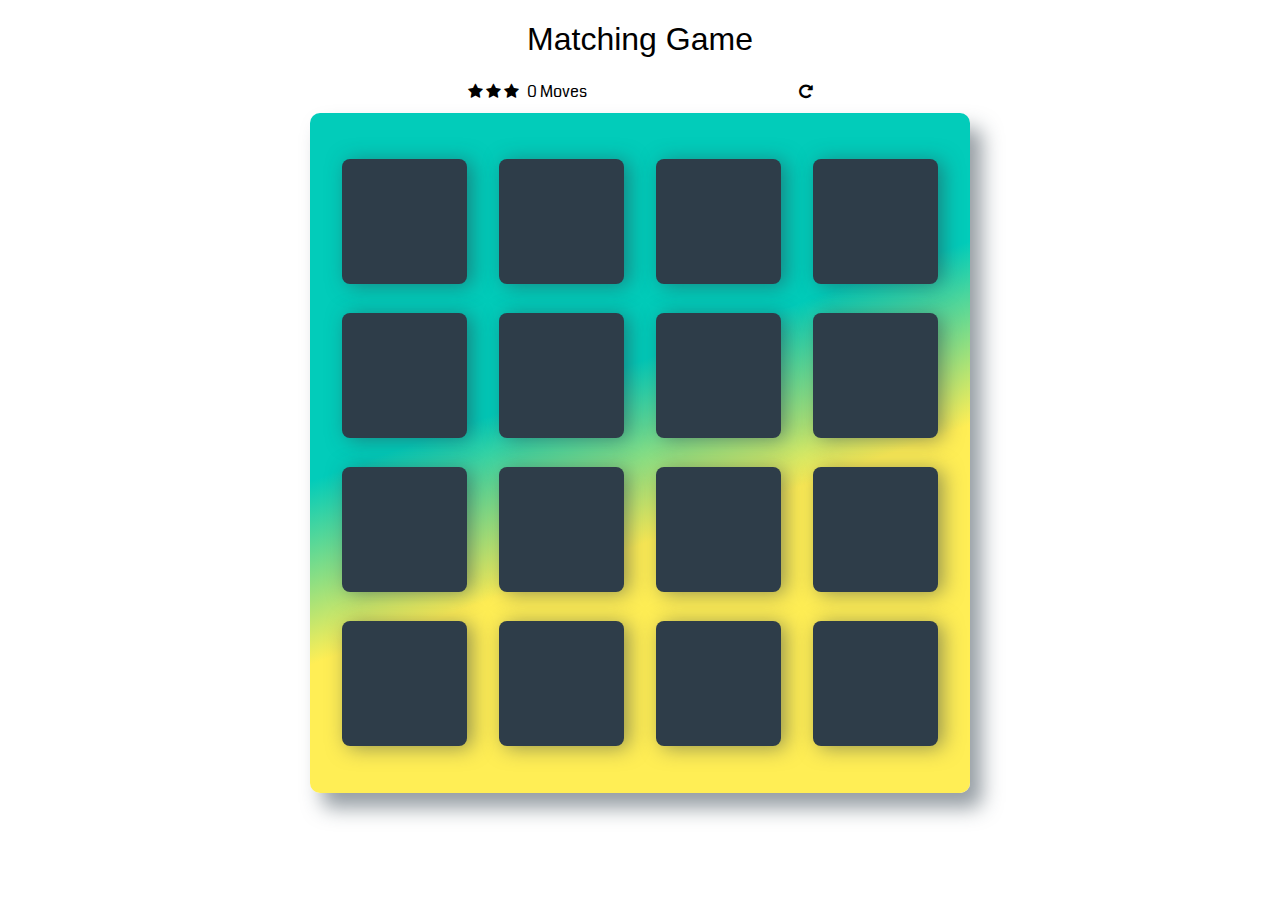
==== index.html @ d706fb86 "Changed background as numberOfMoves increases When numberOfMoves reaches 30 amd 40, the gradient wil" ====
<!doctype html>
<html lang="en">
<head>
    <meta charset="utf-8">
    <title>Matching Game</title>
    <meta name="description" content="">
    <link rel="stylesheet prefetch" href="https://maxcdn.bootstrapcdn.com/font-awesome/4.6.1/css/font-awesome.min.css">
    <link rel="stylesheet prefetch" href="https://fonts.googleapis.com/css?family=Coda">
    <link rel="stylesheet" href="css/app.css">
</head>
<body>

    <div class="container">
        <header>
            <h1>Matching Game</h1>
        </header>

        <section class="score-panel">
        	<ul class="stars">
        		<li><i class="fa fa-star"></i></li>
        		<li><i class="fa fa-star"></i></li>
        		<li><i class="fa fa-star"></i></li>
        	</ul>

            <span class="moves">0</span> Moves

            <div class="restart">
        		<i class="fa fa-repeat"></i>
        	</div>
        </section>

        <ul class="deck">
            <li class="card">
                <i class="fa fa-diamond"></i>
            </li>
            <li class="card">
                <i class="fa fa-paper-plane-o"></i>
            </li>
            <li class="card">
                <i class="fa fa-anchor"></i>
            </li>
            <li class="card">
                <i class="fa fa-bolt"></i>
            </li>
            <li class="card">
                <i class="fa fa-cube"></i>
            </li>
            <li class="card">
                <i class="fa fa-anchor"></i>
            </li>
            <li class="card">
                <i class="fa fa-leaf"></i>
            </li>
            <li class="card">
                <i class="fa fa-bicycle"></i>
            </li>
            <li class="card">
                <i class="fa fa-diamond"></i>
            </li>
            <li class="card">
                <i class="fa fa-bomb"></i>
            </li>
            <li class="card">
                <i class="fa fa-leaf"></i>
            </li>
            <li class="card">
                <i class="fa fa-bomb"></i>
            </li>
            <li class="card">
                <i class="fa fa-bolt"></i>
            </li>
            <li class="card">
                <i class="fa fa-bicycle"></i>
            </li>
            <li class="card">
                <i class="fa fa-paper-plane-o"></i>
            </li>
            <li class="card">
                <i class="fa fa-cube"></i>
            </li>
        </ul>
    </div>

    <script src="js/app.js"></script>
</body>
</html>
---- css/app.css ----
html {
    box-sizing: border-box;
}

*,
*::before,
*::after {
    box-sizing: inherit;
}

html,
body {
    width: 100%;
    height: 100%;
    margin: 0;
    padding: 0;
}

body {
    background: #ffffff url('../img/geometry2.png'); /* Background pattern from Subtle Patterns */
    font-family: 'Coda', cursive;
}

.container {
    display: flex;
    justify-content: center;
    align-items: center;
    flex-direction: column;
}

h1 {
    font-family: 'Open Sans', sans-serif;
    font-weight: 300;
}

/*
 * Styles for the deck of cards
 */

.deck {
    width: 660px;
    min-height: 680px;
    background: linear-gradient(160deg, #02ccba 40%, #ffee55 60%);
    /* background: linear-gradient(160deg, #fff06b 40%, #dd9b0d 60%); */
    /* background: linear-gradient(160deg, #e4944a 40%, #bb2c2c 60%); */
    padding: 32px;
    border-radius: 10px;
    box-shadow: 12px 15px 20px 0 rgba(46, 61, 73, 0.5);
    display: flex;
    flex-wrap: wrap;
    justify-content: space-between;
    align-items: center;
    margin: 0 0 3em;
}

.deck .card {
    height: 125px;
    width: 125px;
    background: #2e3d49;
    font-size: 0;
    color: #ffffff;
    border-radius: 8px;
    cursor: pointer;
    display: flex;
    justify-content: center;
    align-items: center;
    box-shadow: 5px 2px 20px 0 rgba(46, 61, 73, 0.5);
}

.deck .card.open {
    transform: rotateY(0);
    background: #02b3e4;
    cursor: default;
	-webkit-animation: flip-vertical-right 0.3s cubic-bezier(0.455, 0.030, 0.515, 0.955) reverse backwards;
	        animation: flip-vertical-right 0.3s cubic-bezier(0.455, 0.030, 0.515, 0.955) reverse backwards;
}

.deck .card.show {
	font-size: 33px;
}

.deck .card.closed {
	-webkit-animation: flip-vertical-left 0.4s cubic-bezier(0.455, 0.030, 0.515, 0.955) both;
            animation: flip-vertical-left 0.4s cubic-bezier(0.455, 0.030, 0.515, 0.955) both;
}

.deck .card.match {
    cursor: default;
    background: #02ccba;
    font-size: 33px;
	-webkit-animation: flip-vertical-right 0.2s cubic-bezier(0.455, 0.030, 0.515, 0.955) reverse backwards;
            animation: flip-vertical-right 0.2s cubic-bezier(0.455, 0.030, 0.515, 0.955) reverse backwards;
    -webkit-animation: jello-horizontal 0.9s both;
	        animation: jello-horizontal 0.9s both;
}

.deck .card.no-match {
    background: #dd0505;
    font-size: 33px;
    -webkit-animation: wobble-hor-bottom 0.8s both;
    animation: wobble-hor-bottom 0.8s both;
}

/*
 * Styles for the Score Panel
 */

.score-panel {
    text-align: left;
    width: 345px;
    margin-bottom: 10px;
}

.score-panel .stars {
    margin: 0;
    padding: 0;
    display: inline-block;
    margin: 0 5px 0 0;
}

.score-panel .stars li {
    list-style: none;
    display: inline-block;
}

.score-panel .restart {
    float: right;
    cursor: pointer;
}

/* ----------------------------------------------
 * Generated by Animista on 2018-8-15 23:58:2
 * w: http://animista.net, t: @cssanimista
 * ---------------------------------------------- */

/**
 * ----------------------------------------
 * animation flip-vertical-right
 * ----------------------------------------
 */
 @-webkit-keyframes flip-vertical-right {
    0% {
      -webkit-transform: rotateY(0);
              transform: rotateY(0);
    }
    100% {
      -webkit-transform: rotateY(180deg);
              transform: rotateY(180deg);
    }
  }
  @keyframes flip-vertical-right {
    0% {
      -webkit-transform: rotateY(0);
              transform: rotateY(0);
    }
    100% {
      -webkit-transform: rotateY(180deg);
              transform: rotateY(180deg);
    }
  }

  /* ----------------------------------------------
 * Generated by Animista on 2018-8-15 0:41:54
 * w: http://animista.net, t: @cssanimista
 * ---------------------------------------------- */

/**
 * ----------------------------------------
 * animation flip-vertical-left
 * ----------------------------------------
 */
@-webkit-keyframes flip-vertical-left {
    0% {
      -webkit-transform: rotateY(0);
              transform: rotateY(0);
    }
    100% {
      -webkit-transform: rotateY(-180deg);
              transform: rotateY(-180deg);
    }
  }
  @keyframes flip-vertical-left {
    0% {
      -webkit-transform: rotateY(0);
              transform: rotateY(0);
    }
    100% {
      -webkit-transform: rotateY(-180deg);
              transform: rotateY(-180deg);
    }
  }

  /* ----------------------------------------------
 * Generated by Animista on 2018-8-16 0:9:39
 * w: http://animista.net, t: @cssanimista
 * ---------------------------------------------- */

/**
 * ----------------------------------------
 * animation jello-horizontal
 * ----------------------------------------
 */
@-webkit-keyframes jello-horizontal {
    0% {
      -webkit-transform: scale3d(1, 1, 1);
              transform: scale3d(1, 1, 1);
    }
    30% {
      -webkit-transform: scale3d(1.25, 0.75, 1);
              transform: scale3d(1.25, 0.75, 1);
    }
    40% {
      -webkit-transform: scale3d(0.75, 1.25, 1);
              transform: scale3d(0.75, 1.25, 1);
    }
    50% {
      -webkit-transform: scale3d(1.15, 0.85, 1);
              transform: scale3d(1.15, 0.85, 1);
    }
    65% {
      -webkit-transform: scale3d(0.95, 1.05, 1);
              transform: scale3d(0.95, 1.05, 1);
    }
    75% {
      -webkit-transform: scale3d(1.05, 0.95, 1);
              transform: scale3d(1.05, 0.95, 1);
    }
    100% {
      -webkit-transform: scale3d(1, 1, 1);
              transform: scale3d(1, 1, 1);
    }
  }
  @keyframes jello-horizontal {
    0% {
      -webkit-transform: scale3d(1, 1, 1);
              transform: scale3d(1, 1, 1);
    }
    30% {
      -webkit-transform: scale3d(1.25, 0.75, 1);
              transform: scale3d(1.25, 0.75, 1);
    }
    40% {
      -webkit-transform: scale3d(0.75, 1.25, 1);
              transform: scale3d(0.75, 1.25, 1);
    }
    50% {
      -webkit-transform: scale3d(1.15, 0.85, 1);
              transform: scale3d(1.15, 0.85, 1);
    }
    65% {
      -webkit-transform: scale3d(0.95, 1.05, 1);
              transform: scale3d(0.95, 1.05, 1);
    }
    75% {
      -webkit-transform: scale3d(1.05, 0.95, 1);
              transform: scale3d(1.05, 0.95, 1);
    }
    100% {
      -webkit-transform: scale3d(1, 1, 1);
              transform: scale3d(1, 1, 1);
    }
  }

  /* ----------------------------------------------
 * Generated by Animista on 2018-8-16 0:43:22
 * w: http://animista.net, t: @cssanimista
 * ---------------------------------------------- */

/**
 * ----------------------------------------
 * animation wobble-hor-bottom
 * ----------------------------------------
 */
@-webkit-keyframes wobble-hor-bottom {
    0%,
    100% {
      -webkit-transform: translateX(0%);
              transform: translateX(0%);
      -webkit-transform-origin: 50% 50%;
              transform-origin: 50% 50%;
    }
    15% {
      -webkit-transform: translateX(-30px) rotate(-6deg);
              transform: translateX(-30px) rotate(-6deg);
    }
    30% {
      -webkit-transform: translateX(15px) rotate(6deg);
              transform: translateX(15px) rotate(6deg);
    }
    45% {
      -webkit-transform: translateX(-15px) rotate(-3.6deg);
              transform: translateX(-15px) rotate(-3.6deg);
    }
    60% {
      -webkit-transform: translateX(9px) rotate(2.4deg);
              transform: translateX(9px) rotate(2.4deg);
    }
    75% {
      -webkit-transform: translateX(-6px) rotate(-1.2deg);
              transform: translateX(-6px) rotate(-1.2deg);
    }
  }
  @keyframes wobble-hor-bottom {
    0%,
    100% {
      -webkit-transform: translateX(0%);
              transform: translateX(0%);
      -webkit-transform-origin: 50% 50%;
              transform-origin: 50% 50%;
    }
    15% {
      -webkit-transform: translateX(-30px) rotate(-6deg);
              transform: translateX(-30px) rotate(-6deg);
    }
    30% {
      -webkit-transform: translateX(15px) rotate(6deg);
              transform: translateX(15px) rotate(6deg);
    }
    45% {
      -webkit-transform: translateX(-15px) rotate(-3.6deg);
              transform: translateX(-15px) rotate(-3.6deg);
    }
    60% {
      -webkit-transform: translateX(9px) rotate(2.4deg);
              transform: translateX(9px) rotate(2.4deg);
    }
    75% {
      -webkit-transform: translateX(-6px) rotate(-1.2deg);
              transform: translateX(-6px) rotate(-1.2deg);
    }
  }
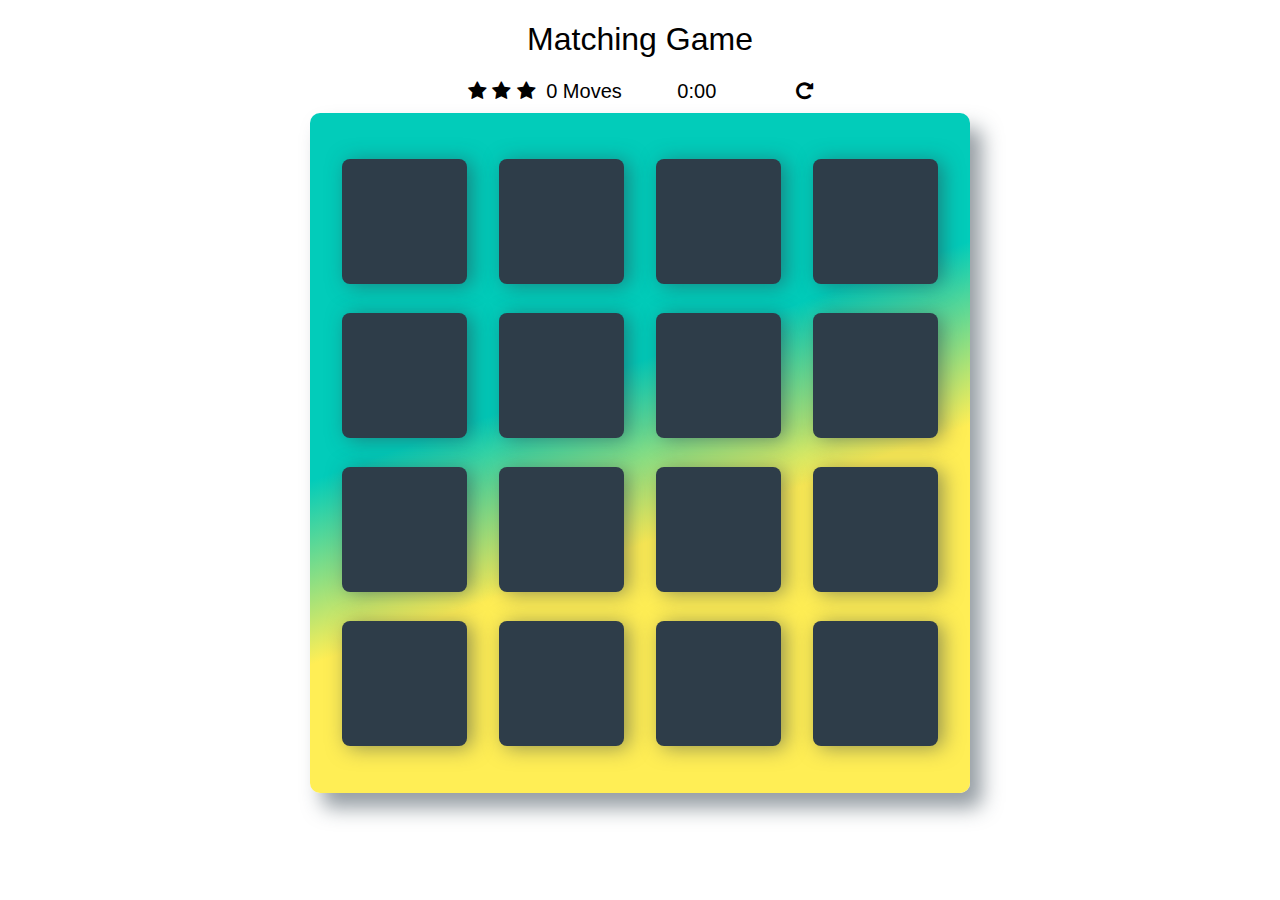
==== commit b753d464: "Add timer to html and css. Add font to scores." ====
--- a/index.html
+++ b/index.html
@@ -3,6 +3,7 @@
 <head>
     <meta charset="utf-8">
     <title>Matching Game</title>
+    <meta http-equiv="X-UA-Compatible" content="IE=edge">
     <meta name="description" content="">
     <link rel="stylesheet prefetch" href="https://maxcdn.bootstrapcdn.com/font-awesome/4.6.1/css/font-awesome.min.css">
     <link rel="stylesheet prefetch" href="https://fonts.googleapis.com/css?family=Coda">
@@ -22,7 +23,9 @@
         		<li><i class="fa fa-star"></i></li>
         	</ul>
 
-            <span class="moves">0</span> Moves
+            <span class="moves">0 Moves</span>
+
+            <span class="timer">0:00</span>
 
             <div class="restart">
         		<i class="fa fa-repeat"></i>
--- a/css/app.css
+++ b/css/app.css
@@ -41,8 +41,6 @@
     width: 660px;
     min-height: 680px;
     background: linear-gradient(160deg, #02ccba 40%, #ffee55 60%);
-    /* background: linear-gradient(160deg, #fff06b 40%, #dd9b0d 60%); */
-    /* background: linear-gradient(160deg, #e4944a 40%, #bb2c2c 60%); */
     padding: 32px;
     border-radius: 10px;
     box-shadow: 12px 15px 20px 0 rgba(46, 61, 73, 0.5);
@@ -71,42 +69,57 @@
     transform: rotateY(0);
     background: #02b3e4;
     cursor: default;
+    /* Flip animation to show card is face-up */
 	-webkit-animation: flip-vertical-right 0.3s cubic-bezier(0.455, 0.030, 0.515, 0.955) reverse backwards;
 	        animation: flip-vertical-right 0.3s cubic-bezier(0.455, 0.030, 0.515, 0.955) reverse backwards;
 }
 
+/* Controls the size of the icon located on the back of the card */
 .deck .card.show {
 	font-size: 33px;
 }
 
+/* Flip animation to show card is face-down */
 .deck .card.closed {
 	-webkit-animation: flip-vertical-left 0.4s cubic-bezier(0.455, 0.030, 0.515, 0.955) both;
             animation: flip-vertical-left 0.4s cubic-bezier(0.455, 0.030, 0.515, 0.955) both;
 }
 
+/* Control how cards look when a match is found */
 .deck .card.match {
     cursor: default;
     background: #02ccba;
     font-size: 33px;
+    /* Flip animation to show card is face-up */
 	-webkit-animation: flip-vertical-right 0.2s cubic-bezier(0.455, 0.030, 0.515, 0.955) reverse backwards;
             animation: flip-vertical-right 0.2s cubic-bezier(0.455, 0.030, 0.515, 0.955) reverse backwards;
+            /* Bounce animation to ecknowledge a card match was found */
     -webkit-animation: jello-horizontal 0.9s both;
 	        animation: jello-horizontal 0.9s both;
 }
 
+/* Control how cards look when a match is not found */
 .deck .card.no-match {
     background: #dd0505;
     font-size: 33px;
+    /* Wobble animation to ecknowledge a card match was not found */
     -webkit-animation: wobble-hor-bottom 0.8s both;
     animation: wobble-hor-bottom 0.8s both;
 }
 
+/* All actions will be suspended while match not found animations occur */
+.deck .card.suspended-actions {
+  pointer-events: none;
+}
+
 /*
  * Styles for the Score Panel
  */
 
 .score-panel {
     text-align: left;
+    font-size: 20px;
+    font-family: Trebuchet MS,Lucida Grande,Lucida Sans Unicode,Lucida Sans,Tahoma,sans-serif;
     width: 345px;
     margin-bottom: 10px;
 }
@@ -123,6 +136,11 @@
     display: inline-block;
 }
 
+.score-panel .timer {
+  display: inline-block;
+  margin-left: 50px;
+}
+
 .score-panel .restart {
     float: right;
     cursor: pointer;
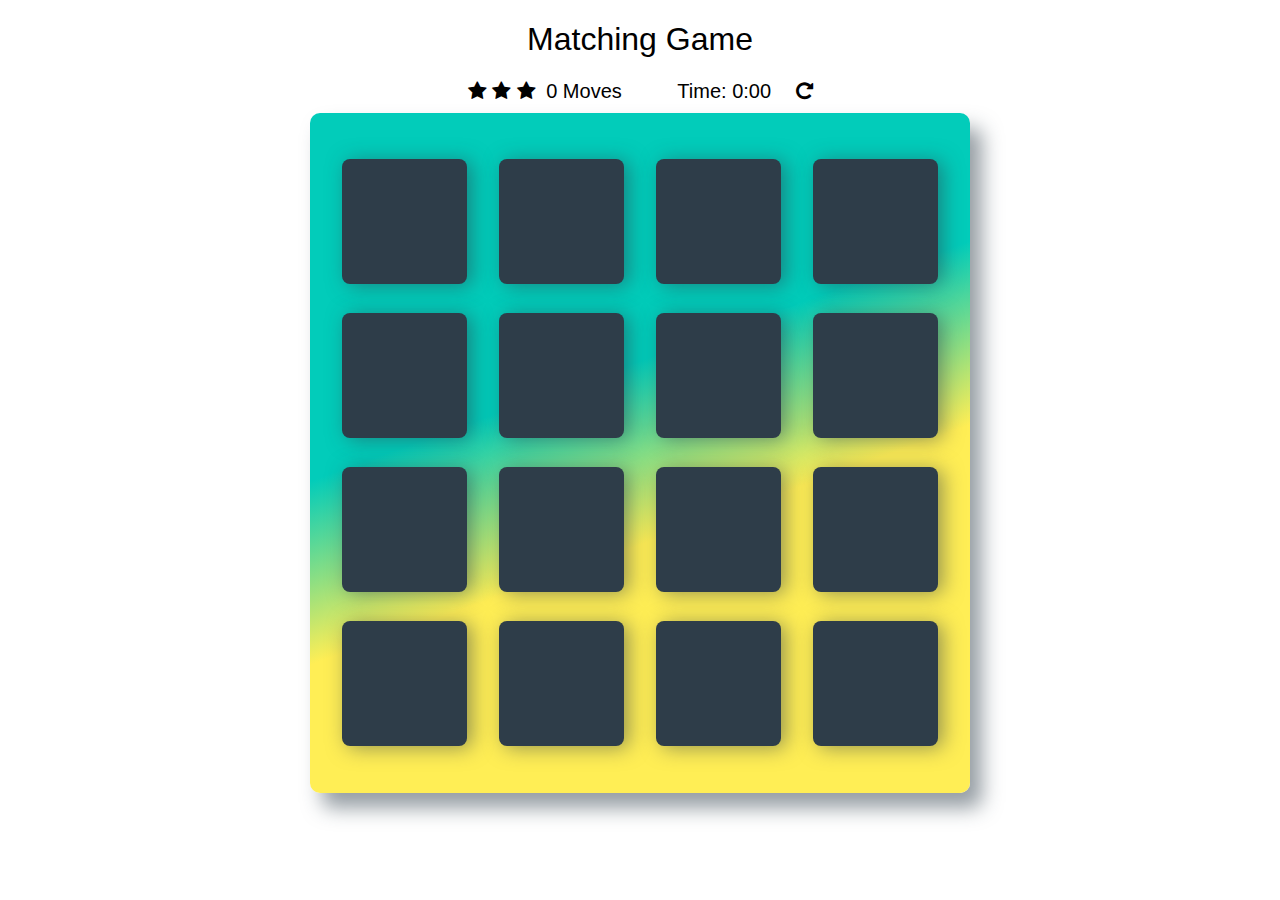
==== commit dcf49be5: "Added Timer to the card game." ====
--- a/index.html
+++ b/index.html
@@ -23,9 +23,9 @@
         		<li><i class="fa fa-star"></i></li>
         	</ul>
 
-            <span class="moves">0 Moves</span>
+            <span class="moves">0</span> Moves
 
-            <span class="timer">0:00</span>
+            <span class="counter">Time: 0:00</span>
 
             <div class="restart">
         		<i class="fa fa-repeat"></i>
--- a/css/app.css
+++ b/css/app.css
@@ -136,7 +136,7 @@
     display: inline-block;
 }
 
-.score-panel .timer {
+.score-panel .counter {
   display: inline-block;
   margin-left: 50px;
 }
